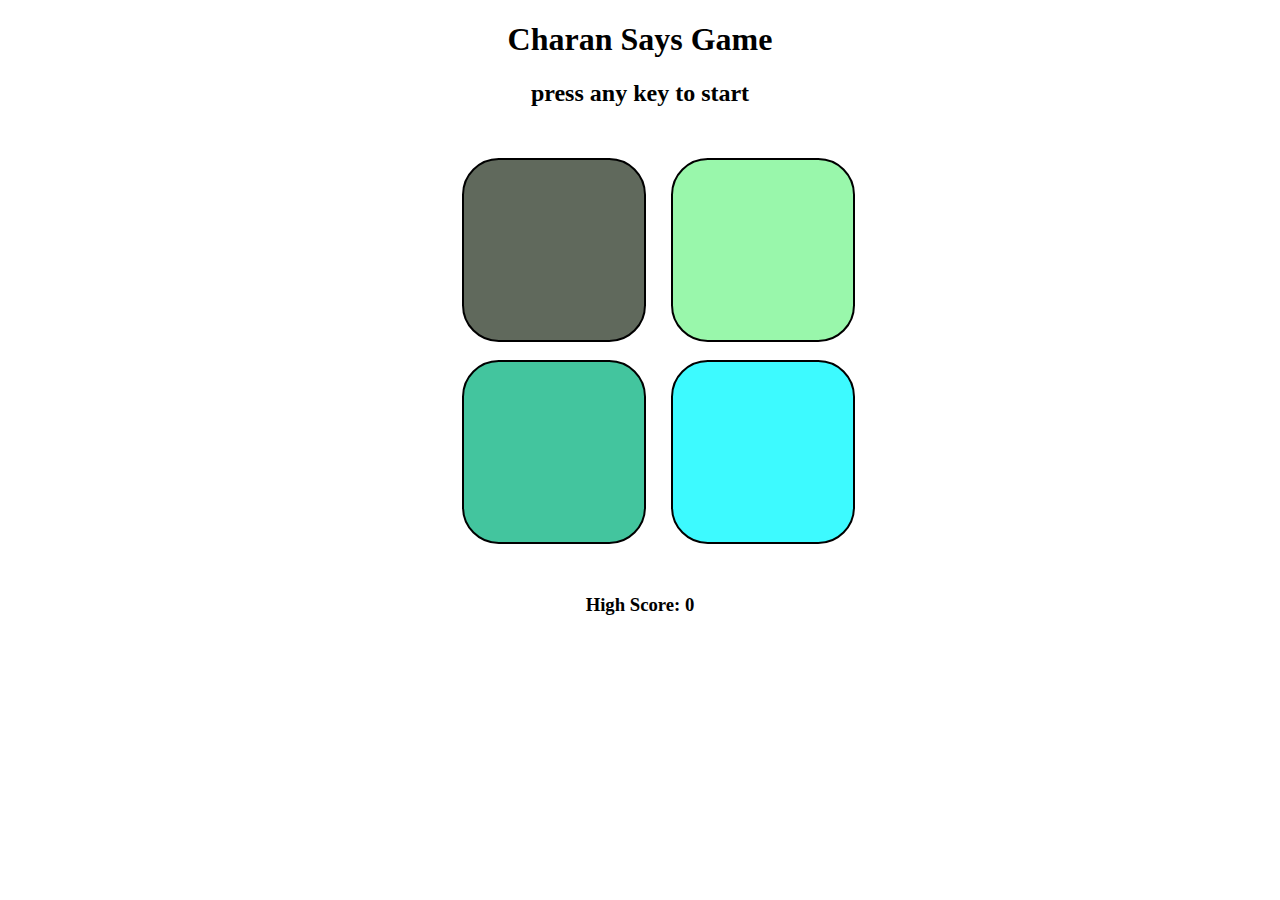
==== index.html @ b6b09442 "Add files via upload" ====
<!DOCTYPE html>
<html lang="en">
<head>
    <meta charset="UTF-8">
    <meta name="viewport" content="width=device-width, initial-scale=1.0">
    <title>Game</title>
    <link rel="stylesheet" href="memory_game.css">
</head>
<body>
    <h1>Charan Says Game</h1>
    <h2>press any key to start</h2>
    <div class="container">
        <div class="l1">
            <div class="btn gray" type="button" id="gray"></div>
            <div class="btn mint" type="button" id="mint"></div>
        </div>
        <div class="l2">
            <div class="btn green" type="button" id="green"></div>
            <div class="btn aqua" type="button" id="aqua"></div>
        </div>
    </div>
    <script src="memory_game.js"></script>
</body>
</html>
---- memory_game.css ----
body{
    text-align: center;
}
.container{
    display:flex;
    justify-content: center;
}
.l1,.l2{
    margin:1%;
}
.btn{
    height:20vh;
    width:20vh;
    border:2px solid black;
    margin:10%;
    border-radius: 20%;
}
.green{
    background-color: #99f7ab;
}
.gray{
    background-color: #60695c;
}
.mint{
    background-color: #43C59E;
}
.aqua{
    background-color: #3DFAFF;
}
.gameflash{
    background-color: white;
}
.userflash{
    background-color:green;
}
.gameend{
    background-color: red;
}
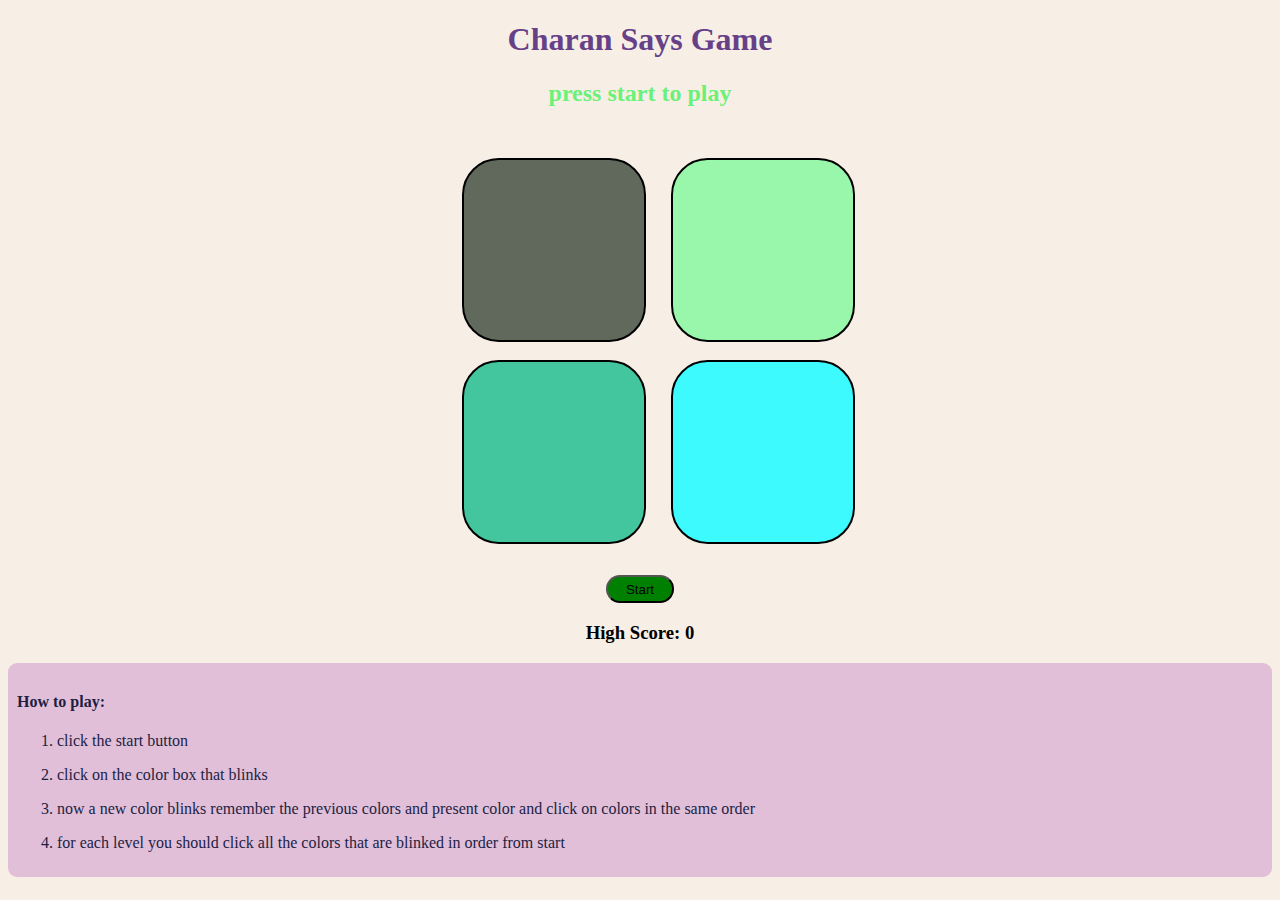
==== commit 655a9719: "Add files via upload" ====
--- a/index.html
+++ b/index.html
@@ -8,7 +8,7 @@
 </head>
 <body>
     <h1>Charan Says Game</h1>
-    <h2>press any key to start</h2>
+    <h2>press start to play</h2>
     <div class="container">
         <div class="l1">
             <div class="btn gray" type="button" id="gray"></div>
@@ -19,6 +19,26 @@
             <div class="btn aqua" type="button" id="aqua"></div>
         </div>
     </div>
+    <button class="start">Start</button>
     <script src="memory_game.js"></script>
+    <div>
+    <div class="instructions">
+        <h4>How to play:</h4>
+        <ol>
+            <li>
+                <P>click the start button</P>
+            </li>
+            <li>
+                <P>click on the color box that blinks</P>
+            </li>
+            <li>
+                <p>now a new color blinks remember the previous colors and present color and click on colors in the same order</p>
+            </li>
+            <li>
+                <p>for each level you should click all the colors that are blinked in order from start</p>
+            </li>
+        </ol>
+    </div>
+    </div>
 </body>
 </html>--- a/memory_game.css
+++ b/memory_game.css
@@ -1,5 +1,12 @@
 body{
     text-align: center;
+    background-color: #F7EFE5;
+}
+h1{
+    color:#674188;
+}
+h2{
+    color:#6BF178;
 }
 .container{
     display:flex;
@@ -35,4 +42,16 @@
 }
 .gameend{
     background-color: red;
+}
+.start{
+    background-color: green;
+    padding:0.5vh 2vh;
+    border-radius: 5vh;
+}
+.instructions{
+    text-align: left;
+    background-color: #E2BFD9;
+    border-radius: 1vh;
+    padding:1vh;
+    color:#201E43;
 }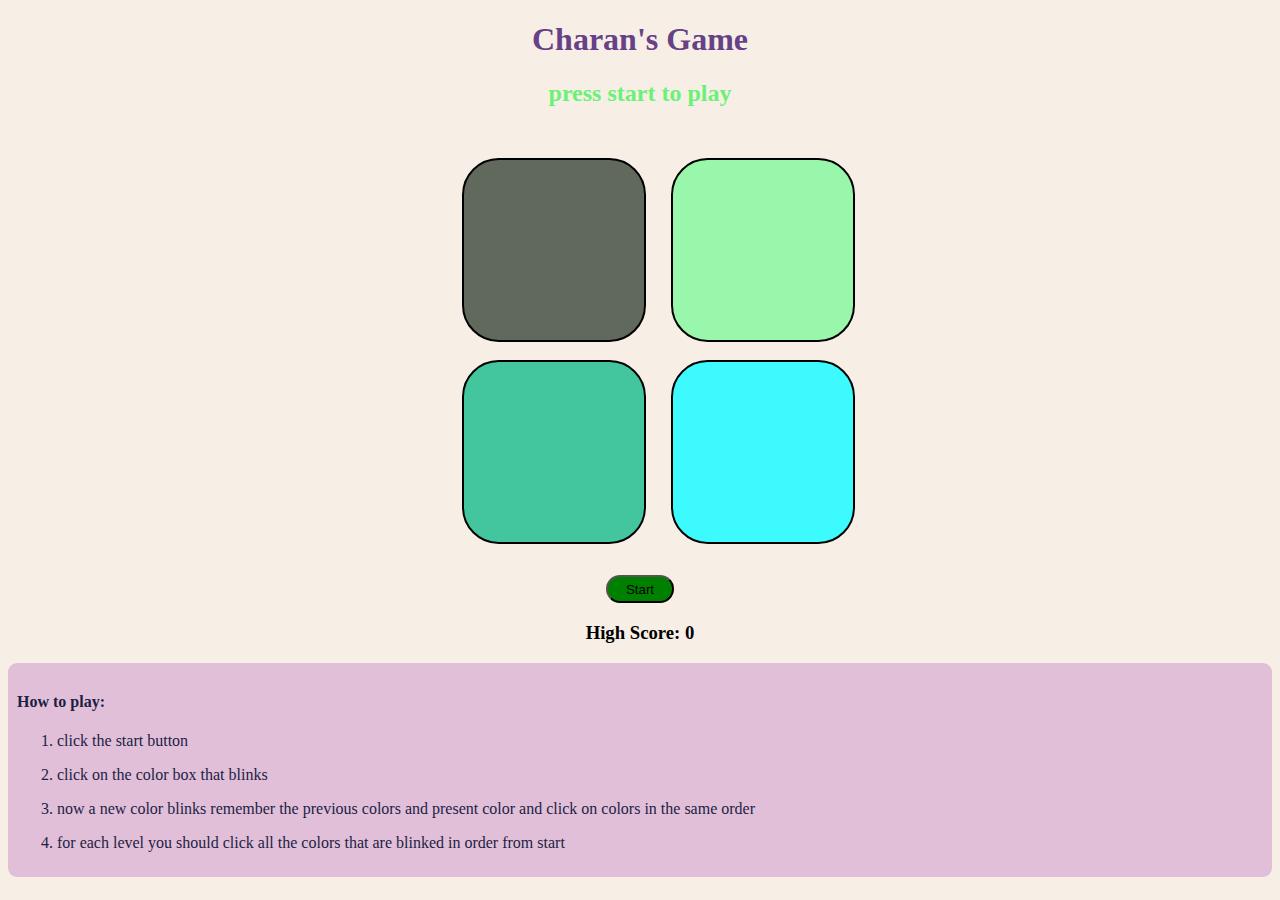
==== commit 69277062: "Add files via upload" ====
--- a/index.html
+++ b/index.html
@@ -7,7 +7,7 @@
     <link rel="stylesheet" href="memory_game.css">
 </head>
 <body>
-    <h1>Charan Says Game</h1>
+    <h1>Charan's Game</h1>
     <h2>press start to play</h2>
     <div class="container">
         <div class="l1">
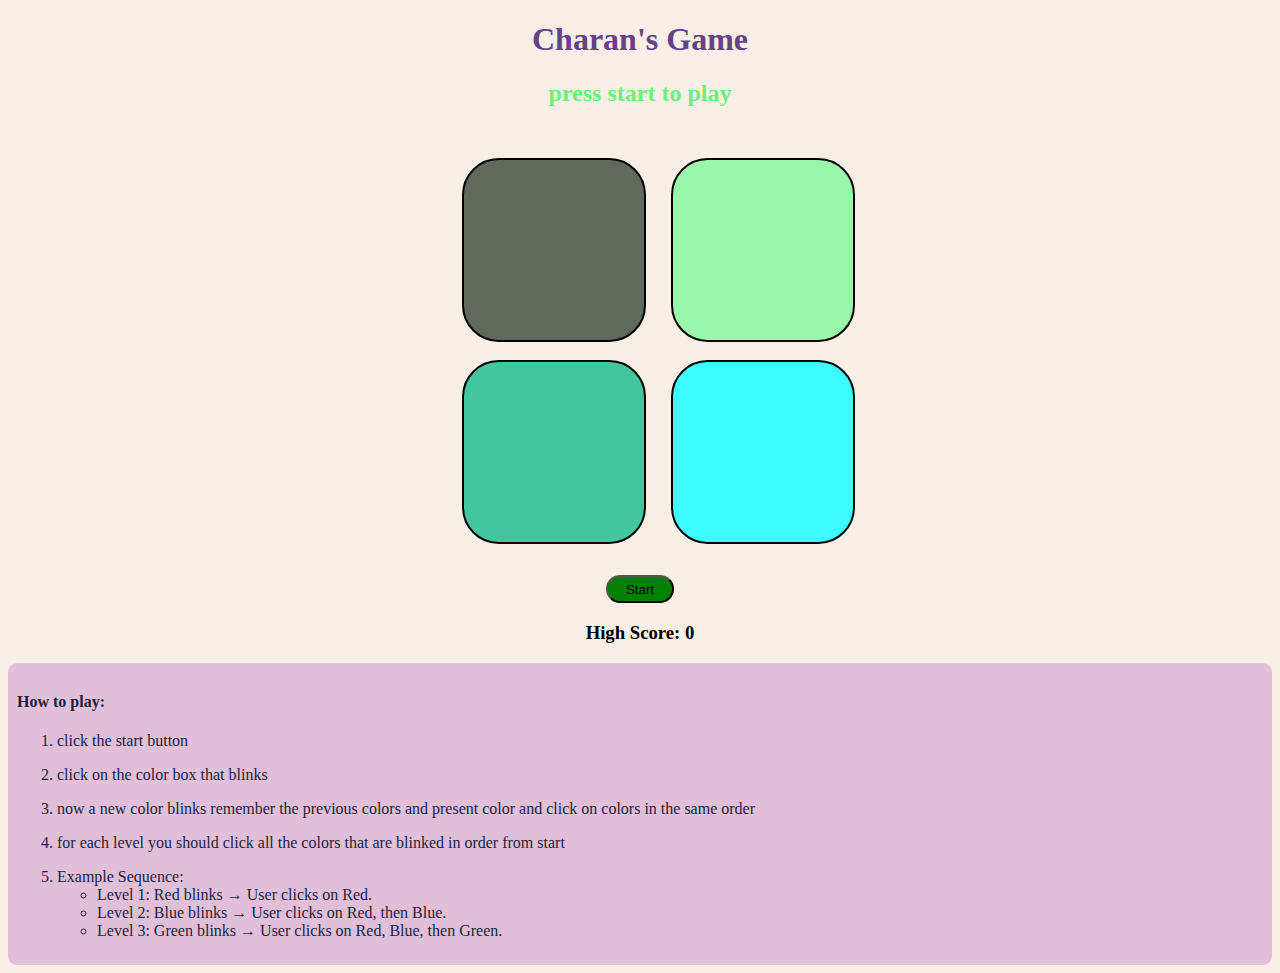
==== commit 77dee00b: "Add files via upload" ====
--- a/index.html
+++ b/index.html
@@ -37,6 +37,14 @@
             <li>
                 <p>for each level you should click all the colors that are blinked in order from start</p>
             </li>
+            <li>
+                Example Sequence:
+                <ul>
+                    <li>Level 1: Red blinks → User clicks on Red.</li>
+                    <li>Level 2: Blue blinks → User clicks on Red, then Blue.</li>
+                    <li>Level 3: Green blinks → User clicks on Red, Blue, then Green.</li>
+                </ul>
+            </li>
         </ol>
     </div>
     </div>
